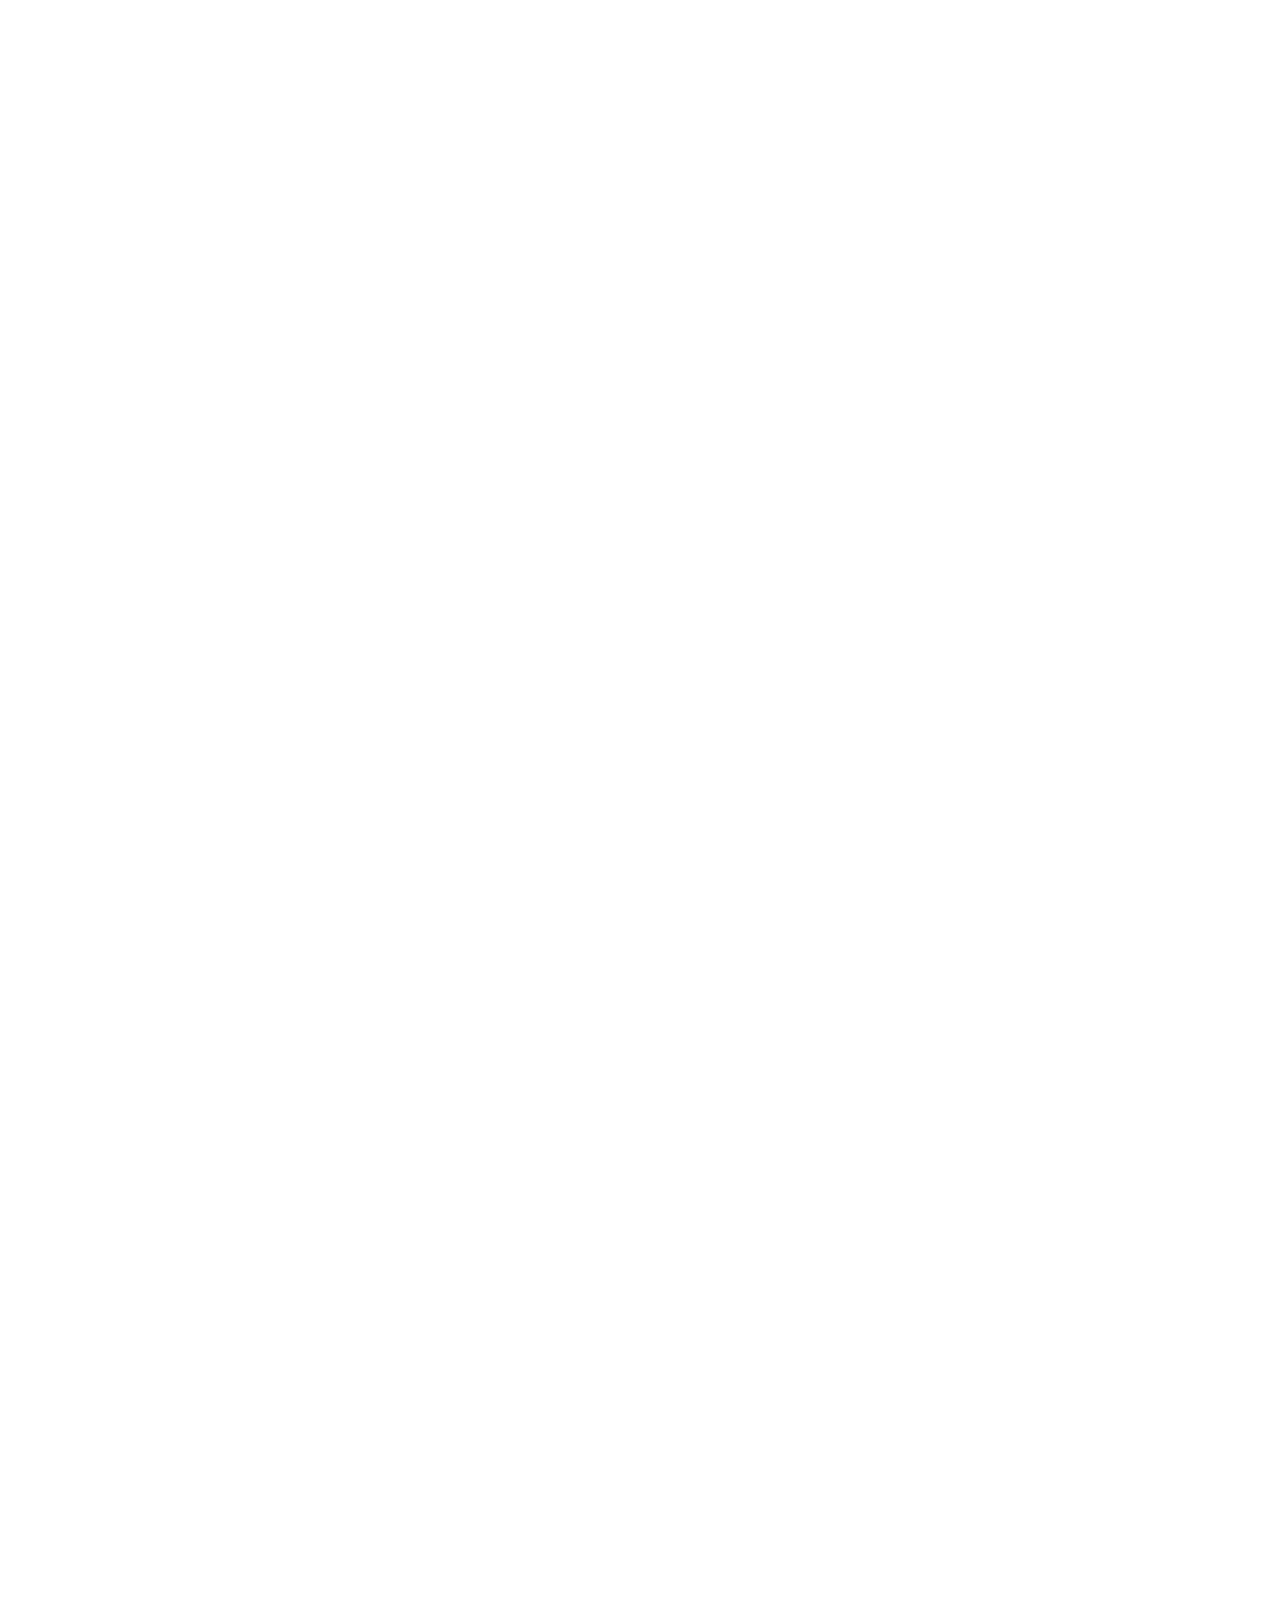
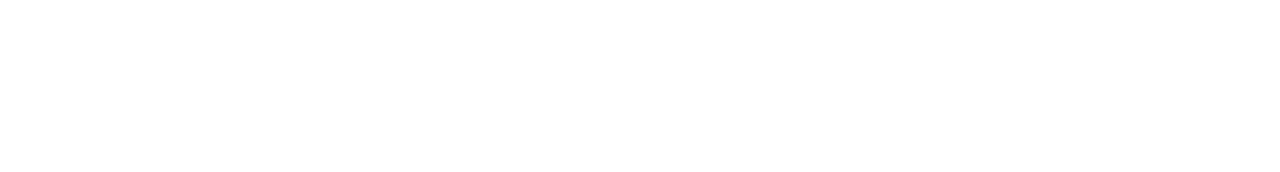
==== about.html @ 03dba91b "initail commit" ====
<!DOCTYPE html>
<html lang="en">
  <head>
    <meta charset="UTF-8" />
    <meta name="viewport" content="width=device-width, initial-scale=1.0" />
    <link
      rel="stylesheet"
      href="https://cdnjs.cloudflare.com/ajax/libs/font-awesome/5.11.2/css/all.min.css"
      integrity="sha256-+N4/V/SbAFiW1MPBCXnfnP9QSN3+Keu+NlB+0ev/YKQ="
      crossorigin="anonymous"
    />
    <link
      href="https://fonts.googleapis.com/css2?family=Montserrat:wght@500&display=swap"
      rel="stylesheet"
    />
    <link rel="stylesheet" href="./css/style.css" />
    <link rel="stylesheet" href="./css/mobile.css" />
    <link
      href="https://stackpath.bootstrapcdn.com/bootstrap/5.1.3/css/bootstrap.min.css"
      rel="stylesheet"
    />
    <title>Zoran Railic || Portfolio</title>
  </head>

  <body class="fade">
    <header>
      <!-- particles.js container -->
      <div id="particles-js">
        <!-- Navbar -->
        <nav id="navbar">
          <div class="logo">
            <h1>
              <a href="index.html">Zoran<span class="active"> Railic</span></a>
            </h1>
            <div>
              <a href="#" class="toggle-menu dark">&#9776;</a>
            </div>
          </div>
          <div class="navbar-links">
            <div class="wrapper scale">
              <div><a class="close-menu">&times;</a></div>
              <div class="links">
                <ul>
                  <li>
                    <a href="about.html" class="active">About Me</a>
                  </li>
                  <li><a href="index.html#portfolio">Experience</a></li>
                  <li>
                    <a href="#contact" class="display-contact">Contact</a>
                  </li>
                </ul>
              </div>
              <div class="nav-social-media">
                <ul>
                  <li>
                    <a href="http://facebook.com" target="_blank"
                      ><i class="fab fa-facebook"></i
                    ></a>
                  </li>
                  <li>
                    <a href="http://twitter.com" target="_blank"
                      ><i class="fab fa-twitter"></i
                    ></a>
                  </li>
                  <li>
                    <a href="http://youtube.com" target="_blank"
                      ><i class="fab fa-youtube"></i
                    ></a>
                  </li>
                </ul>
              </div>
            </div>
          </div>
        </nav>
        <section id="show-case-about">
          <div class="container">
            <div class="wrapper">
              <div class="img-about"></div>
              <div class="text-about card">
                <div>
                  <h1 class="py1"><span class="active">About me</span></h1>
                  <p class="text-start">
                    <small
                      >I'm a highly skilled IT/Network Engineer, with extensive
                      expertise in various domains of technology. Strong
                      foundation in networking and virtualization technologies
                      such as VMware, Hyper-V, and KVM, I excels in managing and
                      optimizing both Linux and Windows server environments.

                      <br />Proficient in scripting and web development,
                      hands-on experience with modern frameworks and languages
                      including ReactJS, Django, NodeJS, and Python. This
                      diverse skill set is complemented by a deep understanding
                      of Docker containers, Ansible. Managing cloud platforms
                      AWS - IMS, S3, EC2 and Azure AD.

                      <br />I'm also well-versed in database management, both
                      SQL and NoSQL, and prioritize IT security in all projects.
                      I collaborate effectively with colleagues to deliver
                      high-quality solutions and drive technological innovation
                      within the organization.
                    </small>
                  </p>
                </div>
              </div>
            </div>
          </div>
        </section>
      </div>
    </header>
    <section id="main" class="mb-1">
      <h3 class="mb-2">Education</h3>
      <div class="grid">
        <article class="grid-item">
          <div
            class="img"
            style="background-image: url(./img/about-page/TUD.png)"
          ></div>
          <div class="text-icon">
            <div class="logo-icon"></div>

            <div class="text-img py1">
              <p>
                <small>
                  B.S. Information Management. Graduated with distinction.
                </small>
              </p>
              <p>
                <small>
                  I am currently in my fourth year at TU Dublin, studying BS
                  Cloud Computing with DevOps.
                </small>
              </p>
            </div>
            <div>
              <button
                class="btn btn-primary mt-2"
                data-bs-toggle="modal"
                data-bs-target="#gradesModal"
                onclick="showGrades('Year 3')"
              >
                See grades
              </button>
            </div>
          </div>
        </article>
        <article class="grid-item">
          <div
            class="img"
            style="background-image: url(./img/about-page/cisco.jpg)"
          ></div>
          <div class="text-icon">
            <div class="logo-icon"></div>

            <div class="text-img py1">
              <p><small> CCNA Certified </small></p>
            </div>
            <div>
              <button type="submit" id="btn-cert" class="btn btn-primary mb-2">
                See Certificate
              </button>
            </div>
          </div>
        </article>
      </div>

      <!-- The Modal -->
      <div id="myModal" class="modal fade">
        <span class="close">&times;</span>
        <img class="modal-content" id="img01" />
        <div id="caption"></div>
      </div>

      <!-- Modal for grades -->
      <div
        class="modal fade"
        id="gradesModal"
        tabindex="-1"
        aria-labelledby="gradesModalLabel"
        aria-hidden="true"
      >
        <div class="modal-dialog">
          <div class="modal-content">
            <div class="modal-header">
              <h5 class="modal-title" id="gradesModalLabel">Grades</h5>
            </div>
            <span class="close" data-bs-dismiss="modal">&times;</span>

            <div class="card">
              <div class="modal-body mb-2">
                <div id="grades-content"></div>
              </div>
              <div class="modal-footer">
                <span class="close" data-bs-dismiss="modal">&times;</span>
                <button
                  class="btn btn-primary me-3"
                  onclick="showGrades('Year 1')"
                >
                  Year 1
                </button>
                <button
                  class="btn btn-primary me-3"
                  onclick="showGrades('Year 2')"
                >
                  Year 2
                </button>
                <button
                  class="btn btn-primary me-3"
                  onclick="showGrades('Year 3')"
                >
                  Year 3
                </button>
              </div>
            </div>
          </div>
        </div>
      </div>
    </section>
    <div id="scroll-up-btn">
      <a href="#"><i class="fas fa-chevron-up"></i></a>
    </div>

    <section id="contact">
      <div class="contact-container fade">
        <h3 class="active py1">Contact</h3>
        <div class="contact-close-menu">
          <a><i class="fas fa-times"></i></a>
        </div>
        <form>
          <div class="form-div">
            <input
              type="text"
              class="firstName"
              id="firstName"
              placeholder="Name"
            />
          </div>
          <div class="form-div">
            <input
              type="email"
              class="form-control"
              id="Email"
              aria-describedby="emailHelp"
              placeholder="email"
            />
          </div>
          <div class="form-div">
            <textarea
              type="massage"
              id="message"
              placeholder="Enter Message"
            ></textarea>
          </div>
          <button type="submit" class="btn btn-primary">Submit</button>
          <p>
            <a href="tel:+353831626126"
              ><small>Call me: +353 83 1626 126</small></a
            >
          </p>
        </form>
      </div>
    </section>

    <footer id="footer">
      <div class="container">
        <div class="wrapper">
          <div class="links">
            <ul>
              <li><a href="index.html">Home</a></li>
              <li>
                <a href="about.html" class="active">About</a>
              </li>
              <li><a href="index.html#portfolio">Portfolio</a></li>
            </ul>
          </div>
          <div class="links">
            <ul>
              <li>Contact</li>
              <li>
                <a href="tel:+353831626126"><small>+353 83 1626 126</small></a>
              </li>
              <li>
                <a href="mailto:zrailic@gmail.com" target="_top"
                  ><small>zrailic@gmail.com</small></a
                >
              </li>
            </ul>
          </div>
        </div>
        <div class="social-media">
          <ul>
            <li>
              <a href="http://facebook.com" target="_blank"
                ><i class="fab fa-facebook"></i
              ></a>
            </li>
            <li>
              <a href="http://twitter.com" target="_blank"
                ><i class="fab fa-twitter"></i
              ></a>
            </li>
            <li>
              <a href="http://youtube.com" target="_blank"
                ><i class="fab fa-youtube"></i
              ></a>
            </li>
          </ul>
        </div>
      </div>
    </footer>
    <div class="bottom">
      <p><small>Zoran Railic &copy; 2024</small></p>
    </div>
    <!-- Jquery -->
    <script src="https://ajax.googleapis.com/ajax/libs/jquery/3.3.1/jquery.min.js"></script>
    <!-- Script for scroll -->
    <script src="./js/scroll.js"></script>

    <!-- scripts for particals-->
    <script src="./js/particles/particles.min.js"></script>
    <script src="./js/particles/app.js"></script>

    <!-- script for main grid -->
    <script src="./js/main.js"></script>
    <script src="./js/about.js"></script>

    <!-- Modal for cisco cert -->
    <script src="./js/imageModal.js"></script>

    <!-- Modal for grades -->
    <script src="./js/displayGrades.js"></script>
    <!-- bootstrap -->
    <script
      src="https://cdn.jsdelivr.net/npm/bootstrap@5.0.2/dist/js/bootstrap.bundle.min.js"
      integrity="sha384-MrcW6ZMFYlzcLA8Nl+NtUVF0sA7MsXsP1UyJoMp4YLEuNSfAP+JcXn/tWtIaxVXM"
      crossorigin="anonymous"
    ></script>
  </body>
</html>
---- css/style.css ----
:root {
    /* Colors */
    --blue: #007bff;
    --steelblue: #4682b4;
    --indigo: #6610f2;
    --purple: #6f42c1;
    --pink: #e83e8c;
    --red: #dc3545;
    --orange: #fd7e14;
    --yellow: #ffc107;
    --green: #28a745;
    --teal: #20c997;
    --cyan: #17a2b8;
    --white: #fff;
    --gray: #e0e0e0;
    --gray-dark: #343a40;
    --primary: #ff7f50;
    --secondary: #6c757d;
    --success: #28a745;
    --info: #17a2b8;
    --warning: #ffc107;
    --danger: #dc3545;
    --light: #f4f4f4;
    --dark: #343a40;
    --white-opacity: rgba(255, 255, 255, 0.7);


    /* Width */
    --max-width: 1200px;

    /* Font calc*/
    --base-size: 1rem;
    --type-scale: 1.125;
    --h5: calc(var(--base-size) * var(--type-scale));
    --h4: calc(var(--h5) * var(--type-scale));
    --h3: calc(var(--h4) * var(--type-scale));
    --h2: calc(var(--h3) * var(--type-scale));
    --h1: calc(var(--h2) * var(--type-scale));
}

/* Reset */
* {
    margin: 0;
    padding: 0;
    box-sizing: border-box;
}

body {
    font-family: 'Montserrat', sans-serif;
    color: var(--secondary);
    overflow-x: hidden;
    line-height: 1.5;

}

/* Font sizes */
.small,
.text-small {
    font-size: var(--base-size) / var(--type-scale);
}

p {
    font-size: var(--base-size);
}

h1 {
    font-size: var(--h1);
}

h2 {
    font-size: var(--h2);
}

h3 {
    font-size: var(--h3);
}

h4 {
    font-size: var(--h4);
}

h5 {
    font-size: var(--h5);
}

/* Padding */
.p1 {
    padding: 1rem;
}

.p2 {
    padding: 2rem;
}

.py1 {
    padding: 1rem 0;
}

.mb-2 {
    margin-bottom: 1rem;
}

.mb-1 {
    margin-bottom: 5rem;
}
.me-3{
    margin-right: 2rem;
}

.min-width-table {
    min-width: 100%;
}
/* Reset styles on <li> and <a> tags */
ul {
    list-style: none;
}

a {
    text-decoration: none;
    color: inherit;
}

a:hover {
    opacity: 0.8;
}

/* Button style and hover */
.btn {
    border: none;
    font-size: small;
    padding: 5px 20px;
    border-radius: 20px;
    outline: none;
    cursor: pointer;
}

.btn-large {
    width: 100%;
}

.btn:hover {
    opacity: 0.8;
}

.btn-primary {
    background-color: var(--primary);
    color: var(--light);
}

.btn-dark {
    background: var(--secondary);
    color: var(--light);
}

.btn-light {
    background: var(--light);
    color: var(--dark);
}

.color-primary {
    color: var(--primary);
}

i {
    color: var(--secondary);
}

.active {
    color: var(--primary);
}

.dark {
    color: var(--dark);
}

.center {
    text-align: center;
}

.text-start {
    text-align: start;
}

.container {
    max-width: 900px;
    padding: 2rem;
    margin: auto;
}

.card {
    padding: 2rem;
    max-width: 100%;
    height: auto;
    /* border-radius: 10px; */
    background: var(--white-opacity);
    box-shadow: 0 0 12px 3px rgba(150, 150, 150, 0.1), 0 0 12px 3px rgba(150, 150, 150, 0.1);
}

/* Fading animation */
.fade {
    -webkit-animation-name: fade;
    -webkit-animation-duration: 2.5s;
    animation-name: fade;
    animation-duration: 2.5s;
}

@-webkit-keyframes fade {
    from {
        opacity: 0
    }

    to {
        opacity: 1
    }
}

@keyframes fade {
    from {
        opacity: 0
    }

    to {
        opacity: 1
    }
}



/* ---- particles.js container ---- */
#particles-js {
    position: relative;
    width: 100vw;
    height: 100vh;
    background-color: var(--white);
    background-image: url('');
    background-size: cover;
    background-position: 50% 50%;
    background-repeat: no-repeat;
    z-index: 1;
}

/* Navbar */
#navbar {
    position: absolute;
    top: 0;
    left: 0;
    width: 100vw;
    height: 15vh;
    padding: 0 2rem;
    display: flex;
    justify-content: space-between;
    align-items: center;
    text-align: center;
    flex-direction: row;
    background: transparent;
    z-index: 2;
}

#navbar .links ul {
    display: flex;
    justify-content: space-between;
    align-items: center;
    text-align: center;
    flex-direction: row;
}

#navbar .links ul li {
    margin-right: 1.5rem;
}

#navbar .links ul li:hover {
    color: var(--primary);
    transition: color 0.3s ease;
}

#navbar .nav-social-media {
    display: none;
}

#navbar .toggle-menu {
    display: none;
}

#navbar .close-menu {
    display: none;
}

#show-case {
    position: absolute;
    top: 0;
    height: 100%;
    width: 100%;
    display: flex;
    justify-content: center;
    align-items: center;
    /* text-align: center; */
    padding: .5rem;
}

/* Contact form */
#contact {
    position: fixed;
    top: 0;
    left: 0;
    height: 100vh;
    width: 100vw;
    background-color: var(--white);
    display: none;
    justify-content: center;
    align-items: center;
    z-index: 10;
}

#contact .contact-container {
    position: absolute;
    width: 40%;
    height: 60%;
    background-color: var(--light);
    padding: 2rem;
    /* border-radius: 10px; */
}


#contact .contact-close-menu {
    position: absolute;
    top: 25px;
    right: 25px;
    font-size: var(--h2);
    cursor: pointer;
}

#contact input,
#contact textarea {
    width: 40%;
    outline: none;
    background-color: var(--white);
    /* border-radius: 5px; */
    border: none;
    padding: .2rem;
    margin-top: .3rem;
}

#contact textarea {
    width: 60%;

}

#contact .btn {
    margin: .3rem 0 1rem 0;

}

/* Display grid all items in this section  */

#main h3 {
    text-align: center;
}


#main .grid {
    max-width: 1100px;
    margin: auto;
    display: grid;
    grid-template-columns: 1fr 1fr;
    grid-gap: 1rem;
    overflow-x: hidden;
}


#main .grid-item {
    position: relative;
    margin: 1rem;
    padding: 1rem;
    box-shadow: 0 0 12px 3px rgba(150, 150, 150, 0.1), 0 0 12px 3px rgba(150, 150, 150, 0.1);

}

#main .img {
    /* position: absolute; */
    height: 50vh;
    width: auto;
    /* border-radius: 10px; */
    background-size: cover;
    background-repeat: no-repeat;
    background-position: center;
}

/* #main .img-cv {
    display: flex;
    justify-content: center;
    align-items: center;
} */

/* Take 100% of parent element and position it in the center */
#main .text-icon {
    position: absolute;
    top: 0;
    height: 100%;
    width: 100%;
    margin: auto;
    padding: 3rem;
    display: flex;
    justify-content: center;
    align-items: center;
    text-align: center;
    flex-direction: column;
}

#main .logo-icon i {
    color: var(--light);
    font-size: 2rem;
}
#main .grid .btn {
    position: relative;
    bottom: 2rem;
    width: 200px;
    top: 90%;
}

#main .text-img {
    transition: all 1s ease;
    color: transparent;
}

#main .img-dark {
    transition: all .5s ease;
    filter: brightness(20%);
}

#main .visible {
    color: var(--primary);

}

/* Jokes Section */
#jokes-section {
    margin: 3rem;
}

#jokes-section .container {
    position: relative;
    max-width: 1100px;
    margin: auto;
    text-align: center;
}

#jokes-section .fa-laugh-wink {
    padding-left: 1rem;
    color: var(--primary);
}

#jokes-section .get-jokes {
    margin: 2rem;
}

#jokes-section .joke {
    margin-top: 1rem;
    padding: 1rem;
    box-shadow: 0 0 12px 3px rgba(150, 150, 150, 0.1), 0 0 12px 3px rgba(150, 150, 150, 0.1);
    border-radius: 5px;
}

/* Scroll up btn */
#scroll-up-btn {
    display: none;
    text-align: center;
    justify-content: center;
    align-items: center;
    position: fixed;
    bottom: 50px;
    right: 25px;
    height: 40px;
    width: 40px;
    border-radius: 50%;
    background-color: var(--primary);
    color: var(--gray);
    z-index: 99;
}

#scroll-up-btn:hover {
    opacity: 0.7;
}

/* Footer */
#footer {
    background-color: var(--light);
    color: var(--secondary);
    border-top: 3.5px solid var(--primary);
    padding-bottom: .5rem;
}

#footer .container {
    max-width: 1200px;
    margin: auto;

}

#footer .wrapper {
    display: grid;
    grid-template-columns: 1fr 1fr;
    /* padding: .5rem; */
}



#footer .links ul li {
    padding: .3rem;
    font-size: var(--h5);
    margin-left: 2rem;

}

#footer .links ul li:hover,
#footer .social-media ul li:hover {
    opacity: 0.85;
    transition: opacity 0.5s ease;
}

#footer .social-media ul {
    text-align: center;
    display: flex;
    justify-content: center;
    align-items: flex-end;
    text-align: center;
    flex-direction: row;

}


#footer .social-media i {
    padding-right: 1rem;
}

#footer .social-media ul li:hover i {
    -webkit-transform: scale(1.5);
    transform: scale(1.5);
    -webkit-transition: all ease 0.3s;
    transition: all ease-out .2s;
}

#footer .social-media ul li:hover .fa-facebook {
    color: var(--steelblue);
}

#footer .social-media ul li:hover .fa-twitter {
    color: var(--blue);
}

#footer .social-media ul li:hover .fa-youtube {
    color: var(--red);
}

#footer .fas {
    color: var(--primary);
    margin-right: .5rem;
}

.bottom {
    position: relative;
    margin: auto;
    text-align: center;
    padding: 1rem;
    background-color: var(--white);
    color: var(--cyan);

}


/* About page */

#show-case-about {
    position: absolute;
    top: 0;
    height: 100%;
    width: 100%;
    display: flex;
    justify-content: space-evenly;
    align-items: center;
    text-align: center;
    padding: .5rem;
    overflow: hidden;
}

#show-case-about .wrapper {
    display: grid;
    grid-template-columns: 1fr 2fr;
    margin: .5rem;
    justify-content: space-evenly;
    align-items: center;
    text-align: center;
}

.img-about {
    background: url('../img/profile/sketch.jpg') no-repeat center center/cover;
    height: 200px;
    width: 200px;
    border-radius: 50%;
    box-shadow: 0 0 12px 3px rgba(150, 150, 150, 0.2), 0 0 12px 3px rgba(150, 150, 150, 0.2);
    transform: translateX(-1000px);
    transition: transform 1s ease-in;
}

.img-about:hover {
    background: url('../img/profile/original.jpg') no-repeat center center/cover;
}


.text-about {
    transform: translateX(1000px);
}

.about-translateX {
    transform: translateX(0px);
    transition: transform 1s ease-out;
}


/* The Modal (background) */
.modal {
    display: none;
    position: fixed;
    z-index: 1;
    padding-top: 100px;
    left: 0;
    top: 0;
    width: 100%;
    height: 100%;
    overflow: auto;
    background-color: var(--gray);
}

/* Modal Content (image) */
.modal-content {
    margin: auto;
    display: block;
    width: 80%;
    max-width: 700px;
}

.grid-table {
    max-width: 900px;
    margin: auto;
    display: grid;
    grid-template-columns: 2fr 1fr;
    overflow-x: hidden;
}


/* Caption of Modal Image */
#caption {
    margin: auto;
    display: block;
    width: 80%;
    max-width: 700px;
    text-align: center;
    color: var(--primary);
    padding: 10px 0;
}

/* Add Animation */
.modal-content, #caption {  
    animation-name: zoom;
    animation-duration: 0.6s;
}

@keyframes zoom {
    from {transform: scale(0)} 
    to {transform: scale(1)}
}

/* The Close Button */
.close {
    position: absolute;
    top: 15px;
    right: 35px;
    color: var(--secondary);
    font-size: 40px;
    font-weight: bold;
    transition: 0.3s;
}

.close:hover,
.close:focus {
    color: #bbb;
    text-decoration: none;
    cursor: pointer;
}
---- css/mobile.css ----
@import './style.css';

@media(max-width: 820px) {

    /* Change grid to 1 column */
    #main .grid {
        grid-template-columns: 1fr;
        grid-gap: .5rem;
    }

    #main .img {
        height: 40vh;
        width: auto;
        background-size: cover;
        background-repeat: no-repeat;
        background-position: center;
    }

    #main .logo-icon {
        font-size: 2rem;
    }

    #footer {
        padding: 1rem;
    }

    /* contacts */
    #contact .contact-container {
        width: 80%;
        height: 50%;
    }

    #contact input,
    #contact textarea {
        width: 80%;

    }

}


@media(max-width: 600px) {
    :root {
        --base-size: .7rem;
    }

    #navbar {
        display: block;
    }

    #navbar .logo {
        position: relative;
        top: 50%;
        transform: translateY(-50%);
        display: flex;
        justify-content: space-between;
        align-items: center;
        text-align: center;
        flex-direction: row;
    }

    #navbar .toggle-menu {
        display: block;
        font-size: var(--h1);
    }

    #navbar .toggle-menu:hover {
        transform: rotate(360deg);
        transition: transform .4s ease-in-out;
    }


    #navbar .navbar-links {
        position: fixed;
        top: -100vh;
        left: 0;
        width: 100vw;
        height: 100vh;
        color: var(--primary);
        background: var(--gray);
        /* fallback for old browsers */
        background: -webkit-linear-gradient(to top, var(--gray), var(--light));
        /* Chrome 10-25, Safari 5.1-6 */
        background: linear-gradient(to top, var(--gray), var(--light));
        /* W3C, IE 10+/ Edge, Firefox 16+, Chrome 26+, Opera 12+, Safari 7+ */
    }

    .navbar-links .wrapper {
        position: fixed;
        width: 100%;
        height: 100%;
        overflow: hidden;
        display: flex;
        justify-content: space-around;
        align-items: center;
        text-align: center;
        flex-direction: row;

    }

    .scale {
        transform: scale(0);
        transition: transform .3s ease;
    }

    .links-translate {
        transform: scale(1);
        transition: transform .5s ease-in;
    }

    #navbar .links ul {
        flex-direction: column;
    }

    #navbar .links ul li {
        font-size: var(--h1);
        margin-bottom: 1rem;
    }

    #navbar .links ul li:hover {
        color: var(--primary);
        transition: color 0.3s ease;
    }


    #navbar .close-menu {
        position: absolute;
        display: block;
        top: 3vh;
        right: 25px;
        font-size: calc(var(--h1) * 2.5);
        cursor: pointer;
    }

    #navbar .close-menu:hover {
        transform: rotate(360deg);
        transition: transform .3s ease-in-out;
    }

    #navbar .nav-social-media {
        display: block;
        font-size: var(--h1);
    }

    #navbar .nav-social-media ul li a i {
        color: var(--secondary);
    }

    #navbar .nav-social-media ul li:hover i {
        -webkit-transform: scale(1.5);
        transform: scale(1.5);
        -webkit-transition: all ease-in-out 0.3s;
        transition: all ease-in-out 0.3s;
    }

    #navbar .nav-social-media ul li:hover .fa-facebook {
        color: var(--steelblue);
    }

    #navbar .nav-social-media ul li:hover .fa-twitter {
        color: var(--blue);
    }

    #navbar .nav-social-media ul li:hover .fa-youtube {
        color: var(--red);
    }

    #navbar .nav-social-media ul li {
        margin-bottom: 1rem;
    }


    /* .active {
        color: var(--primary);
    } */
    #main .img {
        /* position: absolute; */
        height: 20vh;
        width: auto;
    }

    #main .logo-icon i {
        font-size: 1rem;
    }

    #main .text-img {
        font-weight: 1000;
        font-size: var(--p);
    }

    #footer .wrapper {
        grid-template-columns: 1fr;
    }


    #footer .links ul li {
        font-size: calc(var(--base-size) / .8);
    }

    #footer .links {
        margin-bottom: 1rem;
    }



    #show-case-about .wrapper {
        grid-template-columns: 1fr;
        justify-content: space-between;
    }

    #show-case-about .img-about {
        position: absolute;
        top: 15vh;
        width: 100px;
        height: 100px;
        left: 37.5%;
        margin-bottom: 2rem;
        z-index: 1;
    }


}

@media(max-height: 540px) {
    #particles-js {
        height: 150vh;
    }

    #main .img {
        height: 80vh;
        width: 90vw;
        margin: auto;
        background-size: cover;
        background-repeat: no-repeat;
        background-position: center;
    }

    #contact .contact-container {
        margin-top: 2rem;
        position: absolute;
        width: 40%;
        height: 80%;
    }


}
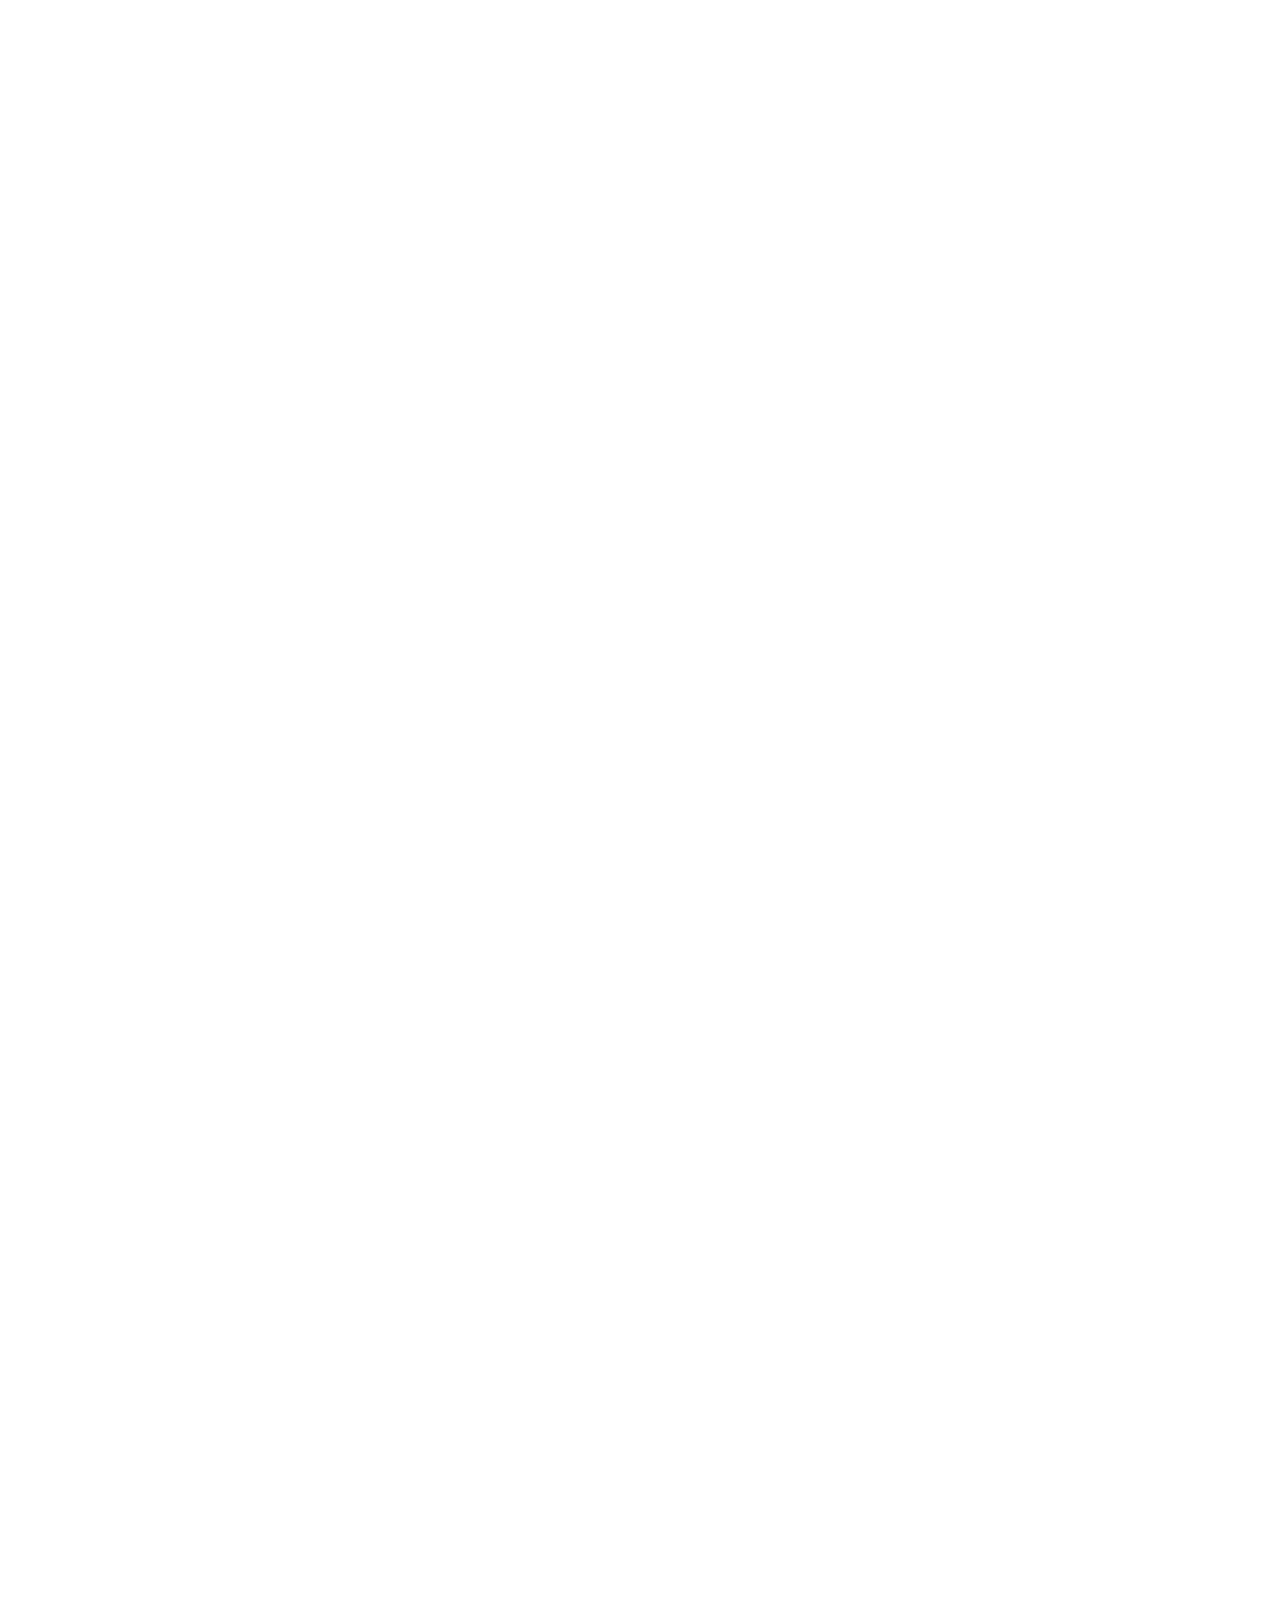
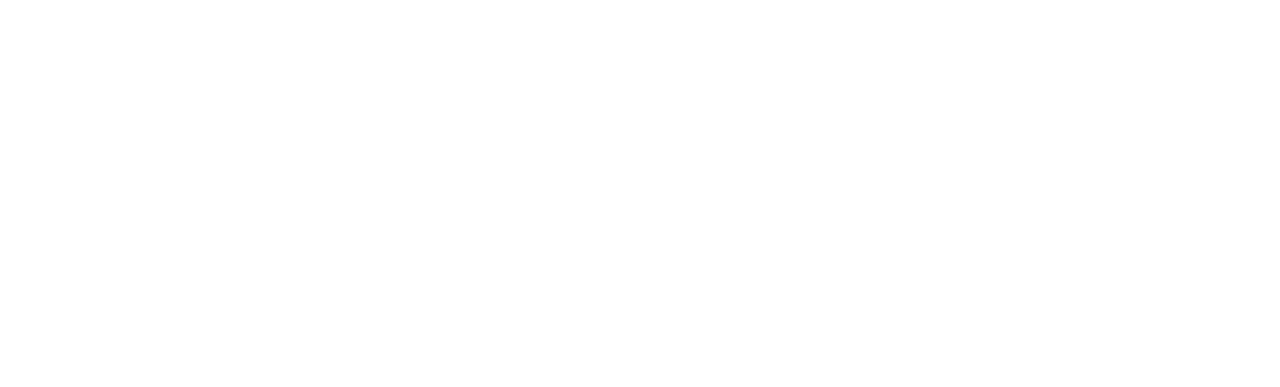
==== commit 4e350a2a: "chnage a style on btns grade" ====
--- a/about.html
+++ b/about.html
@@ -53,8 +53,10 @@
               <div class="nav-social-media">
                 <ul>
                   <li>
-                    <a href="http://facebook.com" target="_blank"
-                      ><i class="fab fa-facebook"></i
+                    <a
+                      href="https://www.linkedin.com/in/zoran-railic-0964171a5/"
+                      target="_blank"
+                      ><i class="fab fa-linkedin"></i
                     ></a>
                   </li>
                   <li>
@@ -167,7 +169,7 @@
       <!-- The Modal -->
       <div id="myModal" class="modal fade">
         <span class="close">&times;</span>
-        <img class="modal-content" id="img01" />
+        <img class="modal-content" id="img01" alt="" />
         <div id="caption"></div>
       </div>
 
@@ -192,24 +194,26 @@
               </div>
               <div class="modal-footer">
                 <span class="close" data-bs-dismiss="modal">&times;</span>
-                <button
-                  class="btn btn-primary me-3"
-                  onclick="showGrades('Year 1')"
-                >
-                  Year 1
-                </button>
-                <button
-                  class="btn btn-primary me-3"
-                  onclick="showGrades('Year 2')"
-                >
-                  Year 2
-                </button>
-                <button
-                  class="btn btn-primary me-3"
-                  onclick="showGrades('Year 3')"
-                >
-                  Year 3
-                </button>
+                <div class="flex-grade-btn">
+                  <button
+                    class="btn btn-primary me-3"
+                    onclick="showGrades('Year 1')"
+                  >
+                    Year 1
+                  </button>
+                  <button
+                    class="btn btn-primary me-3"
+                    onclick="showGrades('Year 2')"
+                  >
+                    Year 2
+                  </button>
+                  <button
+                    class="btn btn-primary me-3"
+                    onclick="showGrades('Year 3')"
+                  >
+                    Year 3
+                  </button>
+                </div>
               </div>
             </div>
           </div>
@@ -270,7 +274,7 @@
               <li>
                 <a href="about.html" class="active">About</a>
               </li>
-              <li><a href="index.html#portfolio">Portfolio</a></li>
+              <li><a href="index.html#Experience">Experience</a></li>
             </ul>
           </div>
           <div class="links">
@@ -290,8 +294,10 @@
         <div class="social-media">
           <ul>
             <li>
-              <a href="http://facebook.com" target="_blank"
-                ><i class="fab fa-facebook"></i
+              <a
+                href="https://www.linkedin.com/in/zoran-railic-0964171a5/"
+                target="_blank"
+                ><i class="fab fa-linkedin"></i
               ></a>
             </li>
             <li>
--- a/css/style.css
+++ b/css/style.css
@@ -188,7 +188,7 @@
 }
 
 .card {
-    padding: 2rem;
+    padding: 1rem;
     max-width: 100%;
     height: auto;
     /* border-radius: 10px; */
@@ -402,19 +402,12 @@
     display: flex;
     justify-content: center;
     align-items: center;
-    text-align: center;
+    /* text-align: center; */
     flex-direction: column;
 }
 
-#main .logo-icon i {
-    color: var(--light);
-    font-size: 2rem;
-}
 #main .grid .btn {
-    position: relative;
-    bottom: 2rem;
-    width: 200px;
-    top: 90%;
+    right: 50% - s;
 }
 
 #main .text-img {
@@ -569,9 +562,9 @@
 /* About page */
 
 #show-case-about {
-    position: absolute;
+    position: relative;
     top: 0;
-    height: 100%;
+    height: 120%;
     width: 100%;
     display: flex;
     justify-content: space-evenly;
--- a/css/mobile.css
+++ b/css/mobile.css
@@ -16,6 +16,13 @@
         background-position: center;
     }
 
+    .grid-table {
+        max-width: 900px;
+        margin: auto;
+        display: grid;
+        grid-template-columns: 1fr;
+    }
+
     #main .logo-icon {
         font-size: 2rem;
     }
@@ -43,7 +50,17 @@
     :root {
         --base-size: .7rem;
     }
-
+    .flex-grade-btn {
+        display: flex;
+        flex-direction: column; /* Arrange items vertically */
+        gap: 10px; /* Optional: Adds space between items */
+      }
+
+      #main .img {
+        /* position: absolute; */
+        height: 80vh;
+        width: auto;
+    }
     #navbar {
         display: block;
     }
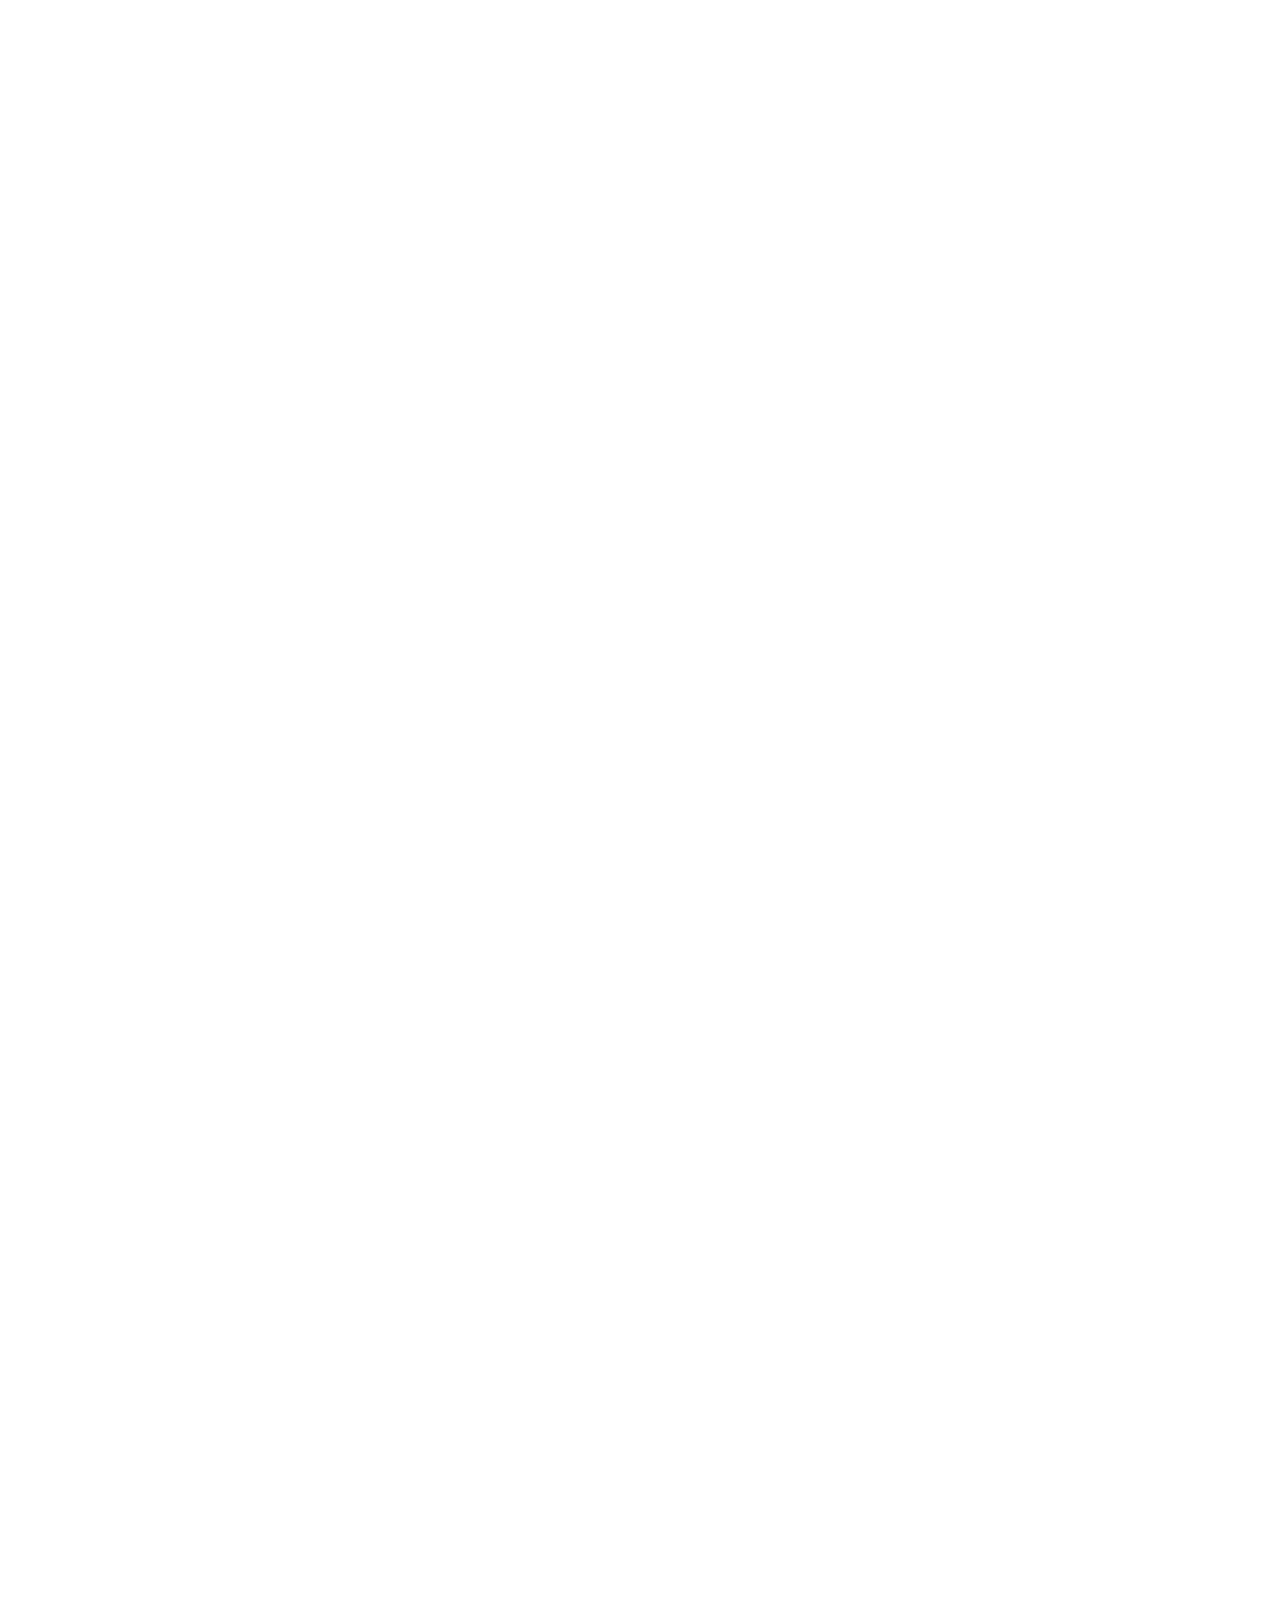
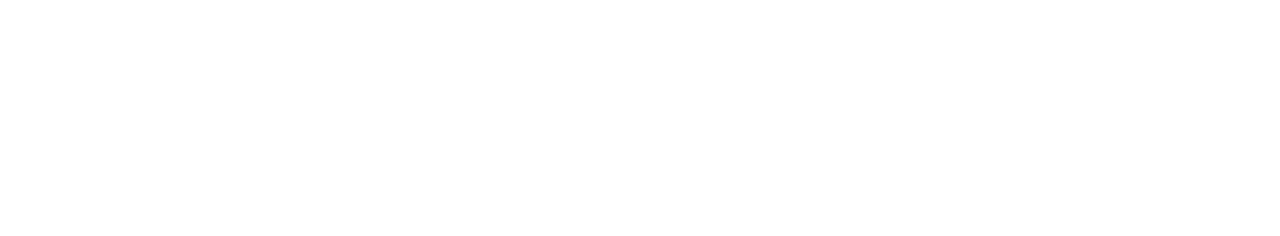
==== commit 61f86f3d: "chnage on about page" ====
--- a/about.html
+++ b/about.html
@@ -44,7 +44,7 @@
                   <li>
                     <a href="about.html" class="active">About Me</a>
                   </li>
-                  <li><a href="index.html#portfolio">Experience</a></li>
+                  <li><a href="index.html#experience">Experience</a></li>
                   <li>
                     <a href="#contact" class="display-contact">Contact</a>
                   </li>
@@ -110,7 +110,7 @@
         </section>
       </div>
     </header>
-    <section id="main" class="mb-1">
+    <section id="main" class="mb-1 container">
       <h3 class="mb-2">Education</h3>
       <div class="grid">
         <article class="grid-item">
@@ -274,7 +274,7 @@
               <li>
                 <a href="about.html" class="active">About</a>
               </li>
-              <li><a href="index.html#Experience">Experience</a></li>
+              <li><a href="index.html#experience">Experience</a></li>
             </ul>
           </div>
           <div class="links">
--- a/css/style.css
+++ b/css/style.css
@@ -236,7 +236,7 @@
     background-size: cover;
     background-position: 50% 50%;
     background-repeat: no-repeat;
-    z-index: 1;
+    /* z-index: 1; */
 }
 
 /* Navbar */
@@ -297,58 +297,7 @@
     padding: .5rem;
 }
 
-/* Contact form */
-#contact {
-    position: fixed;
-    top: 0;
-    left: 0;
-    height: 100vh;
-    width: 100vw;
-    background-color: var(--white);
-    display: none;
-    justify-content: center;
-    align-items: center;
-    z-index: 10;
-}
-
-#contact .contact-container {
-    position: absolute;
-    width: 40%;
-    height: 60%;
-    background-color: var(--light);
-    padding: 2rem;
-    /* border-radius: 10px; */
-}
-
-
-#contact .contact-close-menu {
-    position: absolute;
-    top: 25px;
-    right: 25px;
-    font-size: var(--h2);
-    cursor: pointer;
-}
-
-#contact input,
-#contact textarea {
-    width: 40%;
-    outline: none;
-    background-color: var(--white);
-    /* border-radius: 5px; */
-    border: none;
-    padding: .2rem;
-    margin-top: .3rem;
-}
-
-#contact textarea {
-    width: 60%;
-
-}
-
-#contact .btn {
-    margin: .3rem 0 1rem 0;
-
-}
+
 
 /* Display grid all items in this section  */
 
@@ -356,6 +305,9 @@
     text-align: center;
 }
 
+#main {
+    position: relative;
+}
 
 #main .grid {
     max-width: 1100px;
@@ -562,9 +514,9 @@
 /* About page */
 
 #show-case-about {
-    position: relative;
-    top: 0;
-    height: 120%;
+    position: absolute;
+    top: 5%;
+    height: 100%;
     width: 100%;
     display: flex;
     justify-content: space-evenly;
@@ -677,4 +629,57 @@
     color: #bbb;
     text-decoration: none;
     cursor: pointer;
+}
+
+/* Contact form */
+#contact {
+    position: fixed;
+    top: 0;
+    left: 0;
+    height: 100vh;
+    width: 100vw;
+    background-color: var(--white);
+    display: none;
+    justify-content: center;
+    align-items: center;
+    z-index: 10;
+}
+
+#contact .contact-container {
+    position: absolute;
+    width: 40%;
+    height: 60%;
+    background-color: var(--light);
+    padding: 2rem;
+    /* border-radius: 10px; */
+}
+
+
+#contact .contact-close-menu {
+    position: absolute;
+    top: 25px;
+    right: 25px;
+    font-size: var(--h2);
+    cursor: pointer;
+}
+
+#contact input,
+#contact textarea {
+    width: 40%;
+    outline: none;
+    background-color: var(--white);
+    /* border-radius: 5px; */
+    border: none;
+    padding: .2rem;
+    margin-top: .3rem;
+}
+
+#contact textarea {
+    width: 60%;
+
+}
+
+#contact .btn {
+    margin: .3rem 0 1rem 0;
+
 }--- a/css/mobile.css
+++ b/css/mobile.css
@@ -53,7 +53,7 @@
     .flex-grade-btn {
         display: flex;
         flex-direction: column; /* Arrange items vertically */
-        gap: 10px; /* Optional: Adds space between items */
+        gap: 10px; /*  Adds space between items */
       }
 
       #main .img {
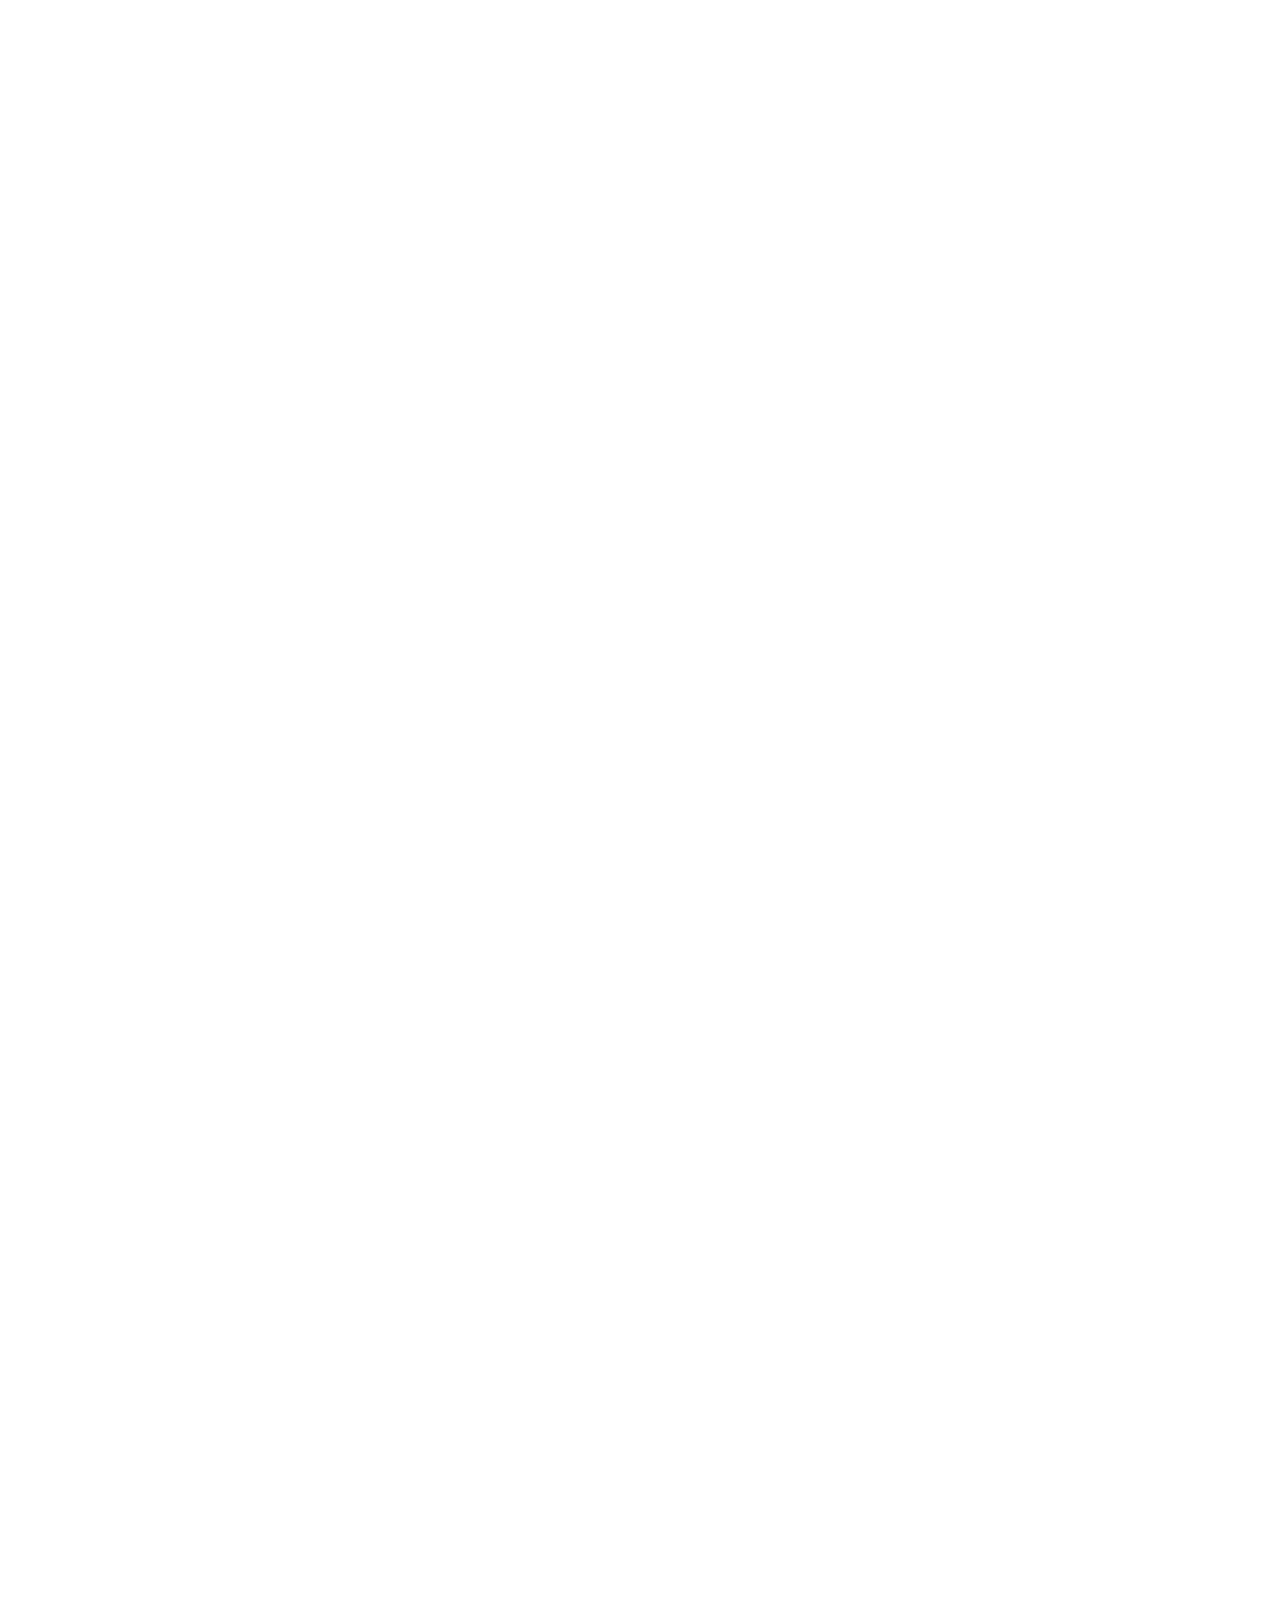
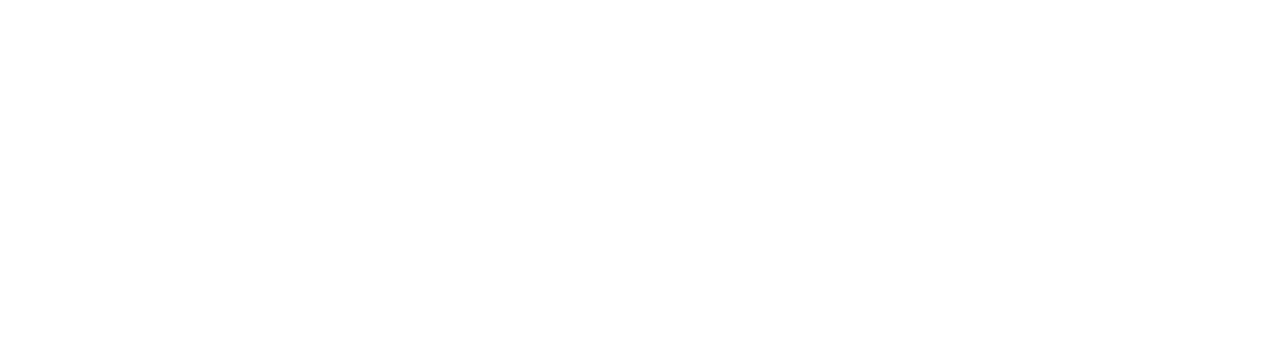
==== commit e43e25fe: "changed contact form" ====
--- a/about.html
+++ b/about.html
@@ -46,7 +46,9 @@
                   </li>
                   <li><a href="index.html#experience">Experience</a></li>
                   <li>
-                    <a href="#contact" class="display-contact">Contact</a>
+                    <a href="contactForm.html" class="display-contact"
+                      >Contact</a
+                    >
                   </li>
                 </ul>
               </div>
@@ -118,7 +120,7 @@
             class="img"
             style="background-image: url(./img/about-page/TUD.png)"
           ></div>
-          <div class="text-icon">
+          <div class="text-icon grid-item2">
             <div class="logo-icon"></div>
 
             <div class="text-img py1">
@@ -224,47 +226,6 @@
       <a href="#"><i class="fas fa-chevron-up"></i></a>
     </div>
 
-    <section id="contact">
-      <div class="contact-container fade">
-        <h3 class="active py1">Contact</h3>
-        <div class="contact-close-menu">
-          <a><i class="fas fa-times"></i></a>
-        </div>
-        <form>
-          <div class="form-div">
-            <input
-              type="text"
-              class="firstName"
-              id="firstName"
-              placeholder="Name"
-            />
-          </div>
-          <div class="form-div">
-            <input
-              type="email"
-              class="form-control"
-              id="Email"
-              aria-describedby="emailHelp"
-              placeholder="email"
-            />
-          </div>
-          <div class="form-div">
-            <textarea
-              type="massage"
-              id="message"
-              placeholder="Enter Message"
-            ></textarea>
-          </div>
-          <button type="submit" class="btn btn-primary">Submit</button>
-          <p>
-            <a href="tel:+353831626126"
-              ><small>Call me: +353 83 1626 126</small></a
-            >
-          </p>
-        </form>
-      </div>
-    </section>
-
     <footer id="footer">
       <div class="container">
         <div class="wrapper">
@@ -275,11 +236,13 @@
                 <a href="about.html" class="active">About</a>
               </li>
               <li><a href="index.html#experience">Experience</a></li>
+              <li>
+                <a href="contactForm.html">Contact Form</a>
+              </li>
             </ul>
           </div>
           <div class="links">
             <ul>
-              <li>Contact</li>
               <li>
                 <a href="tel:+353831626126"><small>+353 83 1626 126</small></a>
               </li>
--- a/css/style.css
+++ b/css/style.css
@@ -199,9 +199,9 @@
 /* Fading animation */
 .fade {
     -webkit-animation-name: fade;
-    -webkit-animation-duration: 2.5s;
+    -webkit-animation-duration: 1s;
     animation-name: fade;
-    animation-duration: 2.5s;
+    animation-duration: 1s;
 }
 
 @-webkit-keyframes fade {
@@ -321,15 +321,28 @@
 
 #main .grid-item {
     position: relative;
+    /* display: grid;
+    grid-template-columns: 1fr;
+    grid-gap: 1rem; */
     margin: 1rem;
     padding: 1rem;
     box-shadow: 0 0 12px 3px rgba(150, 150, 150, 0.1), 0 0 12px 3px rgba(150, 150, 150, 0.1);
 
 }
 
+
+#main .grid-item2 {
+    position: relative;
+    display: grid;
+    grid-template-rows: 1fr 3fr 1fr;
+    grid-row: 2;
+    /* grid-gap: 0.rem; */
+
+}
+
 #main .img {
     /* position: absolute; */
-    height: 50vh;
+    height: 60vh;
     width: auto;
     /* border-radius: 10px; */
     background-size: cover;
@@ -350,7 +363,7 @@
     height: 100%;
     width: 100%;
     margin: auto;
-    padding: 3rem;
+    padding: 0.5rem;
     display: flex;
     justify-content: center;
     align-items: center;
@@ -358,9 +371,9 @@
     flex-direction: column;
 }
 
-#main .grid .btn {
-    right: 50% - s;
-}
+/* #main .grid .btn {
+    right: 50%;
+} */
 
 #main .text-img {
     transition: all 1s ease;
@@ -638,11 +651,11 @@
     left: 0;
     height: 100vh;
     width: 100vw;
-    background-color: var(--white);
-    display: none;
+    /* background-color: transparent; */
+    display: flex;
     justify-content: center;
     align-items: center;
-    z-index: 10;
+    
 }
 
 #contact .contact-container {
@@ -682,4 +695,20 @@
 #contact .btn {
     margin: .3rem 0 1rem 0;
 
+}
+
+/* pop up */
+#popup {
+    display: none; /* Initially hidden */
+    position: fixed;
+    top: 50%; /* Center vertically */
+    left: 50%; /* Center horizontally */
+    transform: translate(-50%, -50%); /* Perfect center */
+    width: 30vw; /* 30% of the viewport width */
+    height: 20vh; /* 20% of the viewport height */
+    background-color: var(--primary);
+    color: var(--gray);
+    text-align: center;
+    padding: 20px;
+    border-radius: 10px;
 }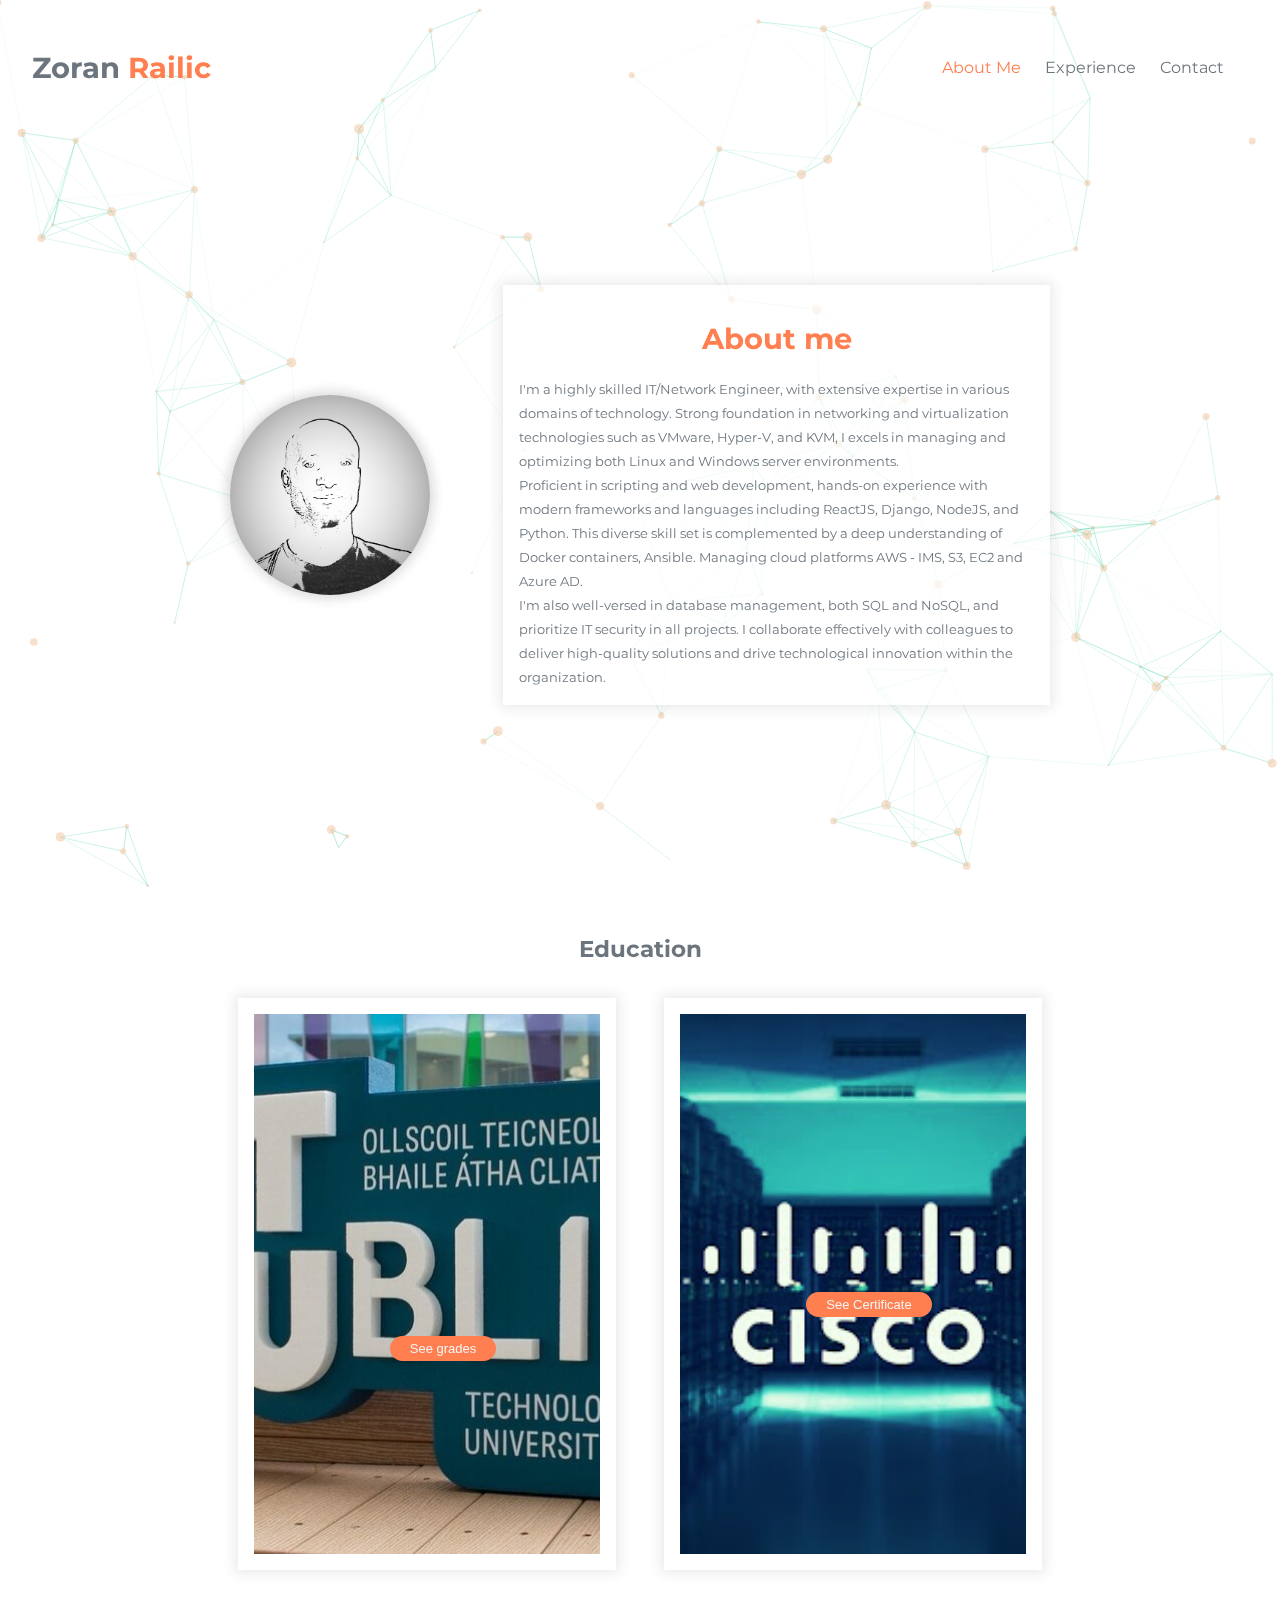
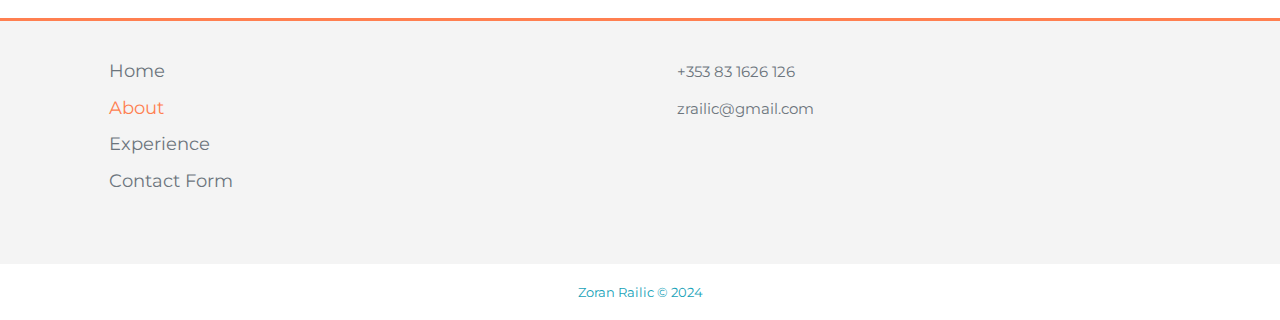
==== commit 96e3f68f: "validation on form" ====
--- a/about.html
+++ b/about.html
@@ -15,10 +15,10 @@
     />
     <link rel="stylesheet" href="./css/style.css" />
     <link rel="stylesheet" href="./css/mobile.css" />
-    <link
+    <!-- <link
       href="https://stackpath.bootstrapcdn.com/bootstrap/5.1.3/css/bootstrap.min.css"
       rel="stylesheet"
-    />
+    /> -->
     <title>Zoran Railic || Portfolio</title>
   </head>
 
--- a/css/style.css
+++ b/css/style.css
@@ -180,7 +180,7 @@
 .text-start {
     text-align: start;
 }
-
+.text-danger {color: #dc3545;}
 .container {
     max-width: 900px;
     padding: 2rem;
@@ -661,7 +661,7 @@
 #contact .contact-container {
     position: absolute;
     width: 40%;
-    height: 60%;
+    height: 70%;
     background-color: var(--light);
     padding: 2rem;
     /* border-radius: 10px; */
--- a/css/mobile.css
+++ b/css/mobile.css
@@ -34,7 +34,7 @@
     /* contacts */
     #contact .contact-container {
         width: 80%;
-        height: 50%;
+        height: auto;
     }
 
     #contact input,
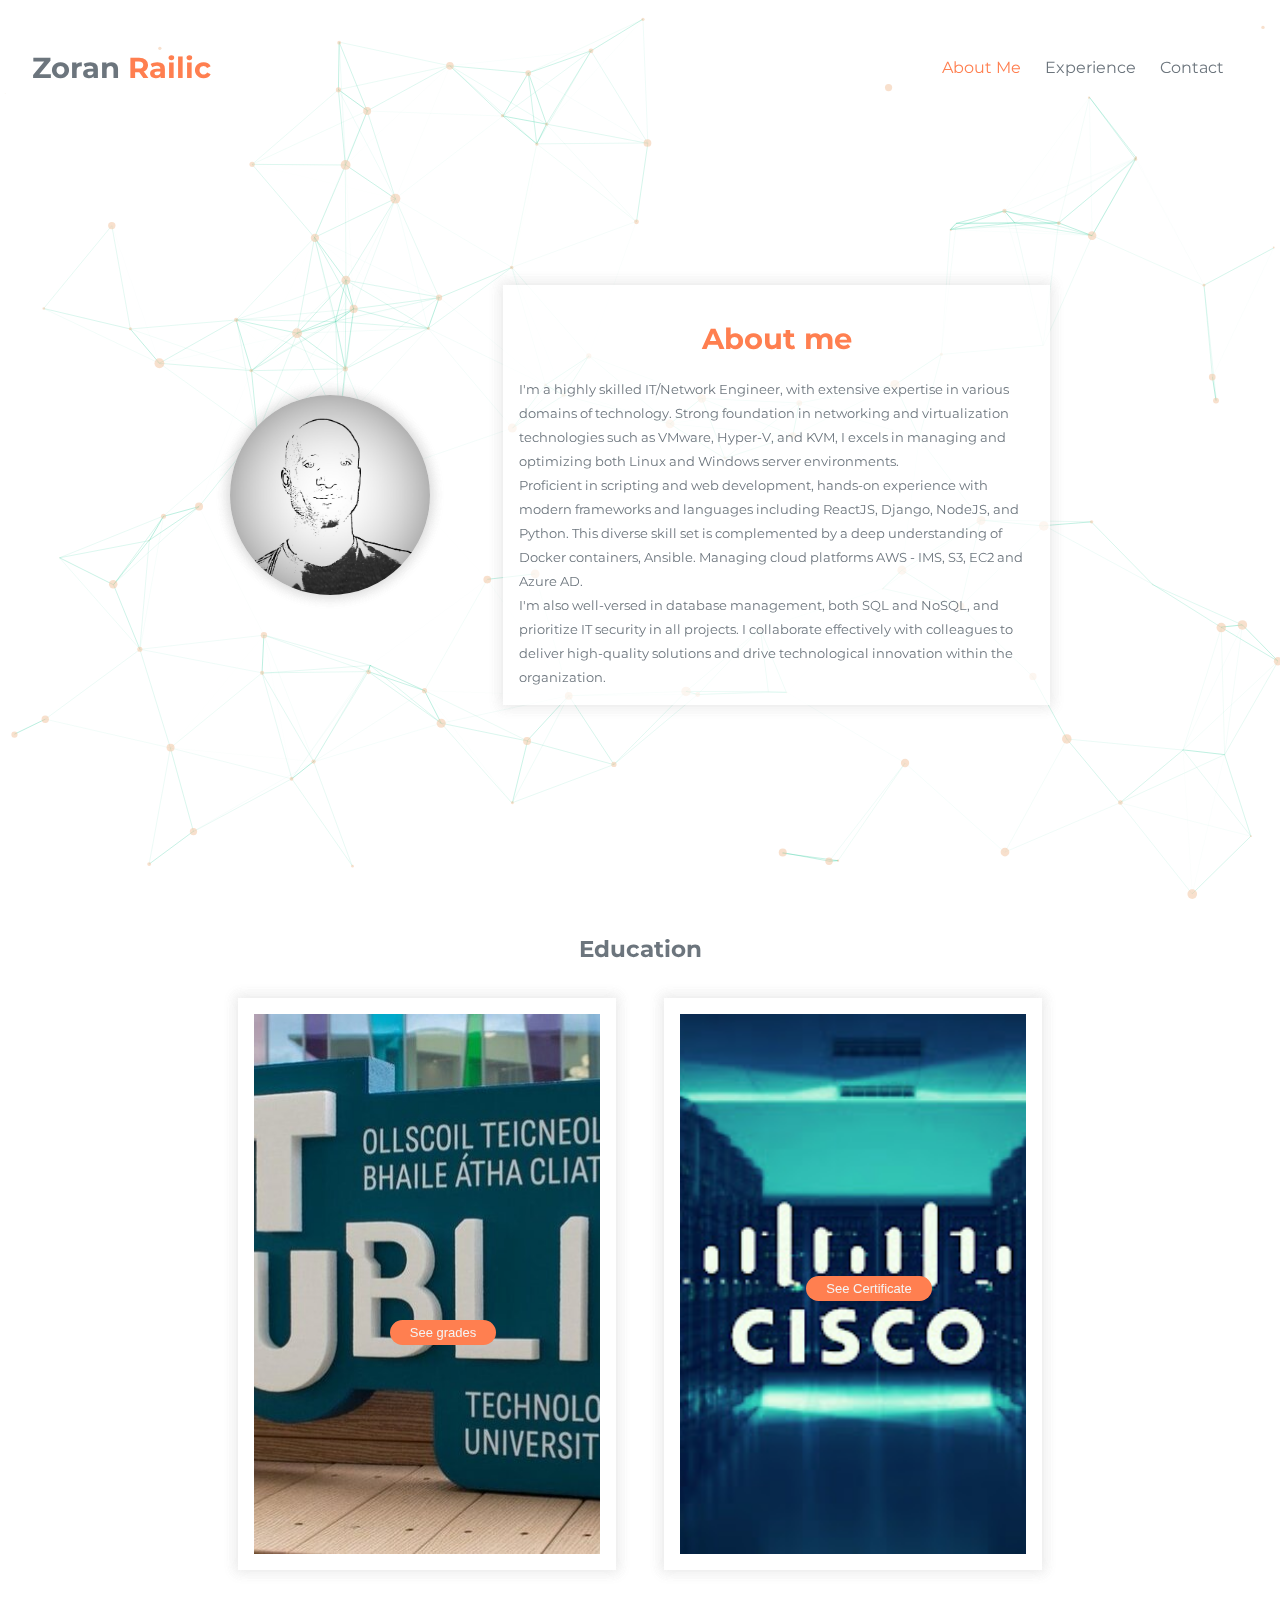
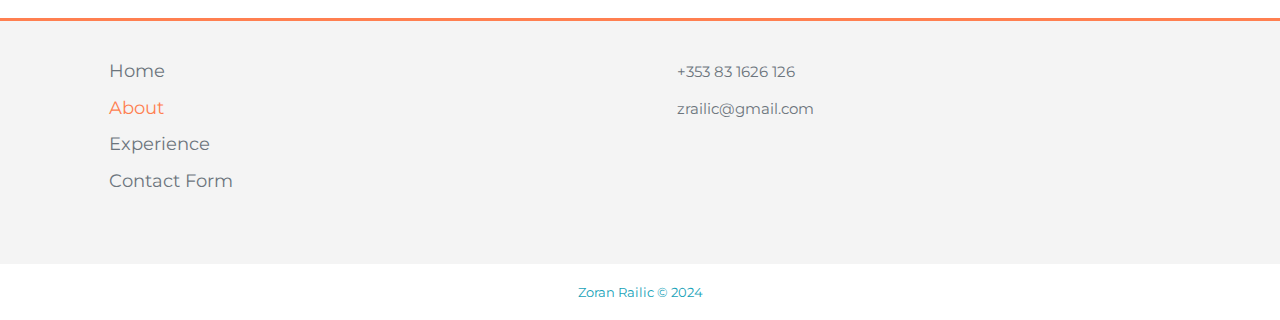
==== commit e4a3ec6c: "index image" ====
--- a/about.html
+++ b/about.html
@@ -124,27 +124,29 @@
             <div class="logo-icon"></div>
 
             <div class="text-img py1">
-              <p>
-                <small>
-                  B.S. Information Management. Graduated with distinction.
-                </small>
-              </p>
-              <p>
-                <small>
-                  I am currently in my fourth year at TU Dublin, studying BS
-                  Cloud Computing with DevOps.
-                </small>
-              </p>
-            </div>
-            <div>
-              <button
-                class="btn btn-primary mt-2"
-                data-bs-toggle="modal"
-                data-bs-target="#gradesModal"
-                onclick="showGrades('Year 3')"
-              >
-                See grades
-              </button>
+              <div>
+                <p>
+                  <small>
+                    B.S. Information Management. Graduated with distinction.
+                  </small>
+                </p>
+                <p>
+                  <small>
+                    I am currently in my fourth year at TU Dublin, studying BS
+                    Cloud Computing with DevOps.
+                  </small>
+                </p>
+              </div>
+              <div class="experienceBtn">
+                <button
+                  class="btn btn-primary mt-2"
+                  data-bs-toggle="modal"
+                  data-bs-target="#gradesModal"
+                  onclick="showGrades('Year 3')"
+                >
+                  See grades
+                </button>
+              </div>
             </div>
           </div>
         </article>
@@ -157,12 +159,18 @@
             <div class="logo-icon"></div>
 
             <div class="text-img py1">
-              <p><small> CCNA Certified </small></p>
-            </div>
-            <div>
-              <button type="submit" id="btn-cert" class="btn btn-primary mb-2">
-                See Certificate
-              </button>
+              <div>
+                <p><small> CCNA Certified </small></p>
+              </div>
+              <div class="experienceBtn">
+                <button
+                  type="submit"
+                  id="btn-cert"
+                  class="btn btn-primary mb-2"
+                >
+                  See Certificate
+                </button>
+              </div>
             </div>
           </div>
         </article>
--- a/css/style.css
+++ b/css/style.css
@@ -321,9 +321,7 @@
 
 #main .grid-item {
     position: relative;
-    /* display: grid;
-    grid-template-columns: 1fr;
-    grid-gap: 1rem; */
+    height: auto;
     margin: 1rem;
     padding: 1rem;
     box-shadow: 0 0 12px 3px rgba(150, 150, 150, 0.1), 0 0 12px 3px rgba(150, 150, 150, 0.1);
@@ -334,7 +332,7 @@
 #main .grid-item2 {
     position: relative;
     display: grid;
-    grid-template-rows: 1fr 3fr 1fr;
+    grid-template-rows: 3fr 1fr;
     grid-row: 2;
     /* grid-gap: 0.rem; */
 
@@ -350,6 +348,12 @@
     background-position: center;
 }
 
+#main .experienceBtn {
+    display: flex;
+    justify-content: center;
+    align-items: center;
+    text-align: center;
+}
 /* #main .img-cv {
     display: flex;
     justify-content: center;
--- a/css/mobile.css
+++ b/css/mobile.css
@@ -34,7 +34,7 @@
     /* contacts */
     #contact .contact-container {
         width: 80%;
-        height: auto;
+        height: 50%;
     }
 
     #contact input,
@@ -53,14 +53,21 @@
     .flex-grade-btn {
         display: flex;
         flex-direction: column; /* Arrange items vertically */
-        gap: 10px; /*  Adds space between items */
+        gap: 10px; /* Optional: Adds space between items */
       }
 
       #main .img {
         /* position: absolute; */
-        height: 80vh;
-        width: auto;
-    }
+        height: auto;
+        width: 90vw;
+    }
+
+    #main .grid-item {
+
+        height: auto;
+        padding: 1rem;
+    }
+
     #navbar {
         display: block;
     }
